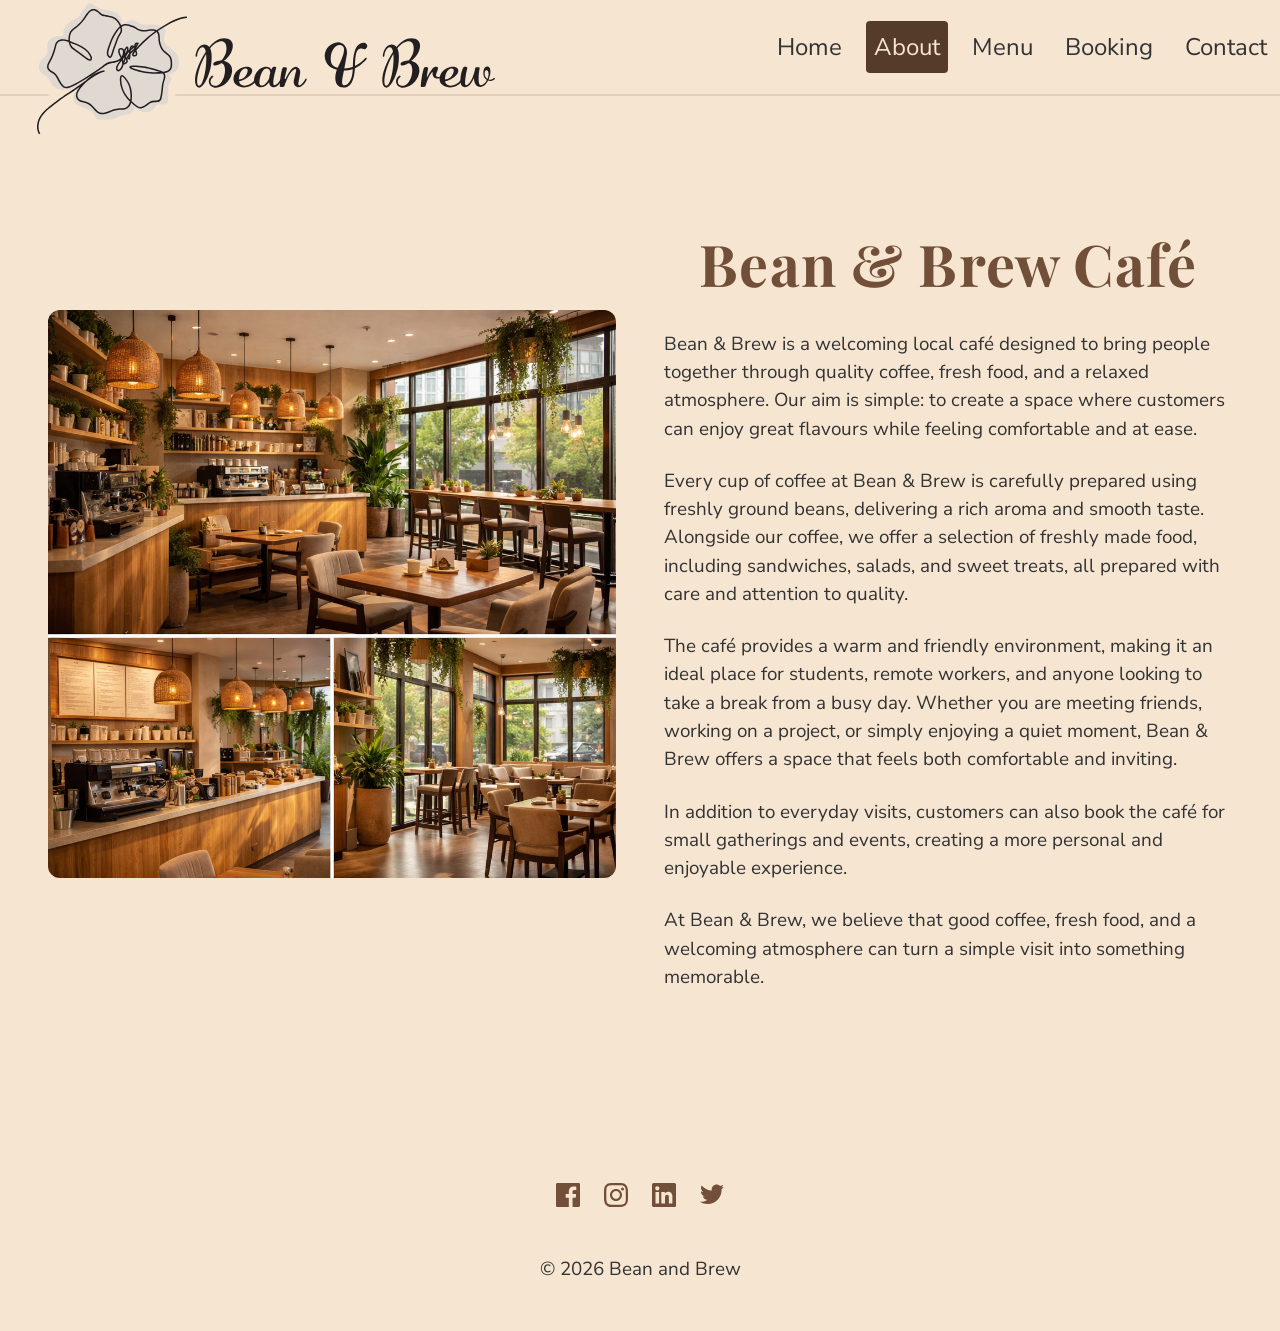
==== about.html @ 02b64c1b "Website for test" ====
<!DOCTYPE html>
<html lang="en">

	<head>
		<meta charset="UTF-8">
		<meta name="viewport" content="width=device-width, initial-scale=1">
		<title>Bean & Brew Café | Quality Coffee & Fresh Food in a Relaxed Setting</title>
		<meta name="description" content="Visit Bean & Brew Café for freshly ground coffee, artisan sandwiches, and a welcoming atmosphere. The perfect local spot for remote working or meeting friends.">

		<link href="./css/reset.css" rel="stylesheet">
		<link href="./css/tokens.css" rel="stylesheet">
		<link href="./css/base.css" rel="stylesheet">
		<link href="./css/pages/about.css" rel="stylesheet">
		<link href="./css/navbar.css" rel="stylesheet">
		<link href="./css/footer.css" rel="stylesheet">
	</head>

	<body>
		<div id="header"></div>
		<main>
			<div class="picture">
				<img src="assets/images/about.png" alt="Cafe interior from different angles">
			</div>
			<div class="about-wraper">
				<h1>
					Bean & Brew Café
				</h1>
				<p>
					Bean & Brew is a welcoming local café designed to bring people together through quality coffee, fresh
					food, and a relaxed atmosphere. Our aim is simple: to create a space where customers can enjoy great
					flavours while feeling comfortable and at ease.
				</p>
				<p>
					Every cup of coffee at Bean & Brew is carefully prepared using freshly ground beans, delivering a rich
					aroma and smooth taste. Alongside our coffee, we offer a selection of freshly made food, including
					sandwiches, salads, and sweet treats, all prepared with care and attention to quality.
				</p>
				<p>
					The café provides a warm and friendly environment, making it an ideal place for students, remote
					workers, and anyone looking to take a break from a busy day. Whether you are meeting friends, working on
					a project, or simply enjoying a quiet moment, Bean & Brew offers a space that feels both comfortable and
					inviting.
				</p>
				<p>
					In addition to everyday visits, customers can also book the café for small gatherings and events,
					creating a more personal and enjoyable experience.
				</p>
				<p>At Bean & Brew, we believe that good coffee, fresh food, and a welcoming atmosphere can turn a simple
					visit into something memorable.</p>
			</div>
		</main>

		<div id="footer"></div>
		<script type="module" src="./js/app.js"></script>
		<script type="module" src="./js/navbar.js"></script>
	</body>
</html>
---- css/tokens.css ----
/* ============================================ */
/* =================2- TOKENS =================== */
/* ============================================ */
/* дизайн-токены (цвета, шрифты, отступы) */
@font-face {
  font-family: 'Playfair Display Variable';
  src: url('/assets/fonts/PlayfairDisplay-Variable.woff2') format('woff2');
  font-weight: 400 900;
  font-style: normal;
  font-display: swap;
}

@font-face {
  font-family: 'Nunito Sans Variable';
  src: url('/assets/fonts/NunitoSans-Variable.woff2') format('woff2');
  font-weight: 200 1000;
  font-stretch: 75% 125%;
  font-style: normal;
  font-display: swap;
}

:root {
  /* --- 1. Colors --- */
  /* Raw color */
  /*#f5e6d3*/
  --color-bg-primary-hs: 34 63%;
  --color-bg-primary-l: 89%;

  /*#6f4e37*/
  --color-bg-secondary-hs: 25 34%;
  --color-bg-secondary-l: 33%;

  /*#6b8e23*/
  --color-accent-hs: 80 60%;
  --color-accent-l: 35%;

  /* Backgrounds*/
  /* 60% x 30% x 10% */
  --color-bg-primary: hsl(var(--color-bg-primary-hs) var(--color-bg-primary-l));
  --color-bg-secondary: hsl(
    var(--color-bg-secondary-hs) var(--color-bg-secondary-l)
  );
  --color-accent: hsl(var(--color-accent-hs) var(--color-accent-l));

  /* Surface/Cards */
  --color-bg-surface: hsl(var(--color-bg-primary-hs) 95%);

  /* Interactive */
  --color-accent-hover: hsl(var(--color-accent-hs) 45%);
  --color-accent-active: hsl(var(--color-accent-hs) 28%);

  --color-bg-secondary-hover: hsl(var(--color-bg-secondary-hs) 40%);
  --color-bg-secondary-active: hsl(var(--color-bg-secondary-hs) 25%);

  /* Typography */
  --color-text-main: hsl(0, 0%, 20%);
  --color-text-muted: hsl(0, 0%, 60%);
  --color-text-title: var(--color-bg-secondary);
  --color-text-on-dark: hsl(var(--color-bg-primary-hs) 98%);

  /* Borders & Dividers */
  --color-border: hsl(
    var(--color-bg-secondary-hs) var(--color-bg-secondary-l) / 0.15
  );

  /* --- Status Colors --- */
  --color-success: hsl(120, 39%, 49%);
  --color-warning: hsl(36, 100%, 50%);
  --color-error: hsl(4, 90%, 58%);
  --color-info: hsl(207, 90%, 54%);

  /* --- 2. Typography --- */

  --type-scale: 1.25;
  /* Резиновый коэффициент (на мобилках 1.15, на десктопе 1.25)  */
  --step-0: clamp(1rem, 0.738rem + 0.55vw, 1.25rem);
  /* Авто-расчет всех шагов */
  --step-1: calc(var(--step-0) * var(--type-scale));
  --step-2: calc(var(--step-1) * var(--type-scale));
  --step-3: calc(var(--step-2) * var(--type-scale));
  --step-4: calc(var(--step-3) * var(--type-scale));
  --step-5: calc(var(--step-4) * var(--type-scale));

  --font-family-title: 'Playfair Display Variable', serif;
  --font-family-base: 'Nunito Sans Variable', sans-serif;
  --font-size-base: var(--step-0);
}

@media (max-width: 768px) {
  :root {
    /* Уменьшаем только коэффициент. 
       Все шаги (1-5) пересчитаются автоматически! */
    --type-scale: 1.15;
  }
}

:root {
  --line-height-base: 1.5;
  --font-weight-regular: 400;
  --font-weight-medium: 500;
  --font-weight-bold: 700;

  --heading-font-weight: 700;
  --heading-line-height: 1.2;
  --heading-letter-spacing: 0.02em;

  /* --- 3. Spacing & Radii  --- */
  --gutter: clamp(1rem, 5vw, 3rem);
  --spacing-section: calc(var(--gutter) * 2);
  --spacing-section-lg: calc(var(--gutter) * 3);

  --spacing-1: 0.25rem; /* 4px  */
  --spacing-2: 0.5rem;  /* 8px  */
  --spacing-3: 0.75rem; /* 12px */
  --spacing-4: 1rem;    /* 16px (Base) */

  --spacing-6: 1.5rem;  /* 24px */
  --spacing-8: 2rem;    /* 32px */

  --spacing-10: 2.5rem; /* 40px */
  --spacing-12: 3rem;   /* 48px */
  --spacing-16: 4rem;   /* 64px */
  --spacing-20: 5rem;   /* 80px */
  --spacing-24: 6rem;   /* 96px */
  --spacing-32: 8rem;   /* 128px */

  --radius-sm: 0.25rem;
  --radius-md: 0.5rem;
  --radius-lg: 0.75rem;

  /* --- 4. Shadows & Transitio --- */
  --shadow-sm: 0 1px 2px hsla(var(--color-bg-secondary-hs) 10% / 0.1);
  --shadow-md: 0 4px 6px hsla(var(--color-bg-secondary-hs) 10% / 0.15);
  --shadow-lg: 0 10px 15px hsla(var(--color-bg-secondary-hs) 10% / 0.2);

  --transition-fast: 0.15s ease-in-out;
  --transition-base: 0.3s ease-in-out;
  --transition-slow: 0.5s ease-in-out;

  /* --- 5. Медиа-запросы / брейкпоинты --- */
  --breakpoint-xs: 320px;
  --breakpoint-sm: 576px;
  --breakpoint-md: 768px;
  --breakpoint-lg: 992px;
  --breakpoint-xl: 1200px;
  --breakpoint-xxl: 1600px;
}
---- css/base.css ----
/* ============================================ */
/* ================ BASE STYLES =============== */
/* ============================================ */

/* --- BODY --- */
body {
  font-family: var(--font-family-base);
  font-size: var(--font-size-base);
  line-height: var(--line-height-base);

  /* Включает автоматическую подстройку формы букв под размер шрифта */
  font-optical-sizing: auto;
  /* Стандартные улучшения отрисовки */
  -webkit-font-smoothing: antialiased;
  -moz-osx-font-smoothing: grayscale;

  min-height: 100svh;
  color: var(--color-text-main);
  background-color: var(--color-bg-primary);
  /* Плавная смена размера при ресайзе */
  transition: var(--transition-base);
}

/* --- TYPOGRAPHY --- */
h1,
h2,
h3,
h4,
h5,
h6 {
  font-family: var(--font-family-title);
  font-weight: var(--heading-font-weight);
  line-height: var(--heading-line-height);
  /* Если хотите чуть поджать заголовки (ось wdth), добавьте это: */
  font-stretch: 90%;
  letter-spacing: var(--heading-letter-spacing);
  text-wrap: balance;
  color: var(--color-text-title);
  /* для безопасности, уже сброшено в reset.css */
  margin: 0;
  transition: var(--transition-base);
}

h1 {
  font-size: var(--step-5);
}

h2 {
  font-size: var(--step-4);
}

h3 {
  font-size: var(--step-3);
}

h4 {
  font-size: var(--step-2);
}

h5 {
  font-size: var(--step-1);
}

h6 {
  font-size: var(--step-0);
  font-variation-settings: 'wght' 800;
}

/* --- PARAGRAPHS --- */
p {
  color: var(--color-text-main);
  margin: 0;
  /* сброс уже в reset.css */
  overflow-wrap: break-word;
}

p:where(:not([class]):not(:last-child)) {
  margin-bottom: var(--spacing-6);
}

/* --- LINKS --- */
a:not([class]) {
  color: var(--color-accent);
  text-decoration: underline;
  text-underline-offset: 0.2em;
}

a:not([class]):hover {
  text-decoration: none;
}

/* --- LISTS --- */
ul:not([class]),
ol:not([class]) {
  padding-left: 1.5em;
}

/* --- BUTTONS --- */
button {
  border-radius: var(--radius-md);
  font: inherit;
  padding: 0.5em 1em;
  cursor: pointer;
}

/* --- FORMS --- */
input,
textarea,
select {
  border: 1px solid var(--color-border);
  border-radius: var(--radius-md);
  padding: 0.5em 0.75em;
  font: inherit;
  color: var(--color-text-main);
  background-color: var(--color-bg-surface);
}

/* --- PLACEHOLDER --- */
::placeholder {
  color: var(--color-text-muted);
}

/* --- TABLES --- */
table {
  width: 100%;
}

th,
td {
  padding: 0.5em;
  text-align: left;
}

/* --- FOCUS & ACCESSIBILITY --- */
:focus-visible {
  outline: 2px solid var(--color-accent);
  outline-offset: 4px;
}

::selection {
  background-color: var(--color-accent);
  color: #000;
}

/* ================ Кнопки и интерактив ================ */
/* Минимальная область клика на мобильных устройствах */
@media (max-width: 768px) {
  button,
  a:where([class]),
  label {
    min-width: 44px;
    min-height: 44px;
    }
}
---- css/pages/about.css ----
/* * { */
/*   outline: 1px solid red; */
/* } */

body {
  display: flex;
  flex-direction: column;
  min-height: 100svh;
}

main {
  flex-grow: 1;

  display: flex;
  flex-wrap: wrap;
  flex-direction: row;
  justify-content: space-around;
  align-content: stretch;
  align-items: center;
  gap: var(--gutter);
  padding-block: var(--spacing-section);
  padding-inline: var(--gutter);
  width: min(1550px, 100vw);
  margin: 0 auto;
  /* to center main inside body */
}

#header,
#footer {
  flex-shrink: 0;
  /* Футер не будет сжиматься */
}

h1 {
  padding: var(--spacing-8);
  text-align: center;
}

.about-wraper {
  flex-grow: 1;
  flex-basis: 500px;
  justify-content: center;
}

.picture {
  flex-grow: 1;
  flex-basis: 500px;
  max-width: 780px;
  display: flex;
  justify-content: center;
}

.picture img {
  width: 100%;
  height: auto;
  object-fit: cover;
  /* Картинка не искажается */
  border-radius: var(--radius-lg);
}
---- css/navbar.css ----
/* NAVBAR */
.navbar {
    display: flex;
    justify-content: space-between;
    align-items: center;
    background: var(--color-bg-primary);
    border-bottom: 2px solid var(--color-border);
    padding: 0.3rem 0.3rem;
    margin-bottom: 0.3rem;
    height: 6rem;
    overflow: visible;
}

/* Ссылка-обертка вокруг логотипа */
.navbar a:has(.logo-img) {
    position: relative;
    z-index: 100;
    display: flex;
    transform: translateY(clamp(0.5rem, 2vw, 2rem)) translateX(2rem);
    transition: var(--transition-base);
}

/* Создаем круглую подложку под логотипом, которая "сотрет" бордер */
.navbar a:has(.logo-img)::before {
    content: '';
    position: absolute;
    top: 60%;
    left: 50%;
    transform: translate(-50%, -50%);
    width: 90%;
    /* Чуть шире логотипа */
    height: 35%;
    /* Чуть выше логотипа */
    background: var(--color-bg-primary);
    /* Цвет фона набара */
    border-radius: 50%;
    /* Делаем подложку круглой */
    z-index: -1;
    /* Уводим ПОД картинку, но она останется НАД бордером */
}
.navbar div{
    display: flex;
    gap:40px;
}
.logo-img {
    width: clamp(100px, 6vw + 80px, 150px);
    height: auto;
    display: block;
}
.logo-txt{
    width: clamp(12.5rem, 10.227rem + 11.36vw, 18.75rem);
    margin-top: 2rem;
}
/* Menu items */
.nav-menu {
    list-style: none;
    display: flex;
    gap: 1rem;
    margin: 0;
    padding: 0;
}

.nav-menu>li>a {
    display: block;
    padding: 0.5rem;
    color: var(--color-text-main);
    font-size: 1.5rem;
    text-decoration: none;
    border-radius: 4px;
    transition: var(--transition-base);
}

.nav-menu>li>a:hover {
    background: var(--color-bg-secondary-hover);
    color: var(--color-bg-primary);
}

.nav-menu li.active a {
    background: var(--color-bg-secondary-active);
    color: var(--color-bg-primary);
}

/* Mobile */
.nav-toggle {
    width: 120px;
    height: auto;
    display: none;
    background: none;
    fill: var(--color-bg-secondary);
    cursor: pointer;
}

/*Button Animation*/
.nav-toggle .line {
    transition:
        transform 300ms ease-in 300ms,
        rotate 300ms ease-in,
        opacity 300ms 300ms;
    transform-origin: center;
}

.nav-toggle[aria-expanded='true'] .line {
    transition:
        transform 300ms ease-in,
        rotate 300ms ease-in 300ms,
        opacity 300ms 300ms;
}

.nav-toggle[aria-expanded='true'] .top {
    transform: translateY(20px);
    rotate: 45deg;
}

.nav-toggle[aria-expanded='true'] .middle {
    opacity: 0;
}

.nav-toggle[aria-expanded='true'] .bottom {
    transform: translateY(-20px);
    rotate: -45deg;
}

@media (max-width: 992px) {
    .nav-toggle {
        display: block;
    }

    .nav-menu {
        position: absolute;
        top: 90px;
        right: 0;
        background: var(--color-bg-surface);
        flex-direction: column;
        width: 200px;
        padding: 1rem;
        display: none;
        z-index: 5;
    }

    .nav-menu.active {
        display: flex;
    }
}
---- css/footer.css ----
.site-footer {
  display: flex;
  background-color: var(--color-bg-primary);
  color: var(--color-text-main);

  padding-top: var(--spacing-section);
    padding-bottom: var(--gutter);
  padding-inline: var(--gutter);
  flex-direction: column;
  align-items: center;
  justify-content: center;
  gap: var(--gutter);
}

.social-link {
  display: flex;
  gap: var(--spacing-6);
}

.social-icon {
  display: inline-flex;
  align-items: center;
  justify-content: center;
  color: var(--color-bg-secondary);
  transition:
    transform var(--transition-base),
    opacity 0.3s ease;
}

.social-icon:hover {
  transform: translateY(-3px);
  /* Слегка приподнимает иконку */
  opacity: 0.7;
}
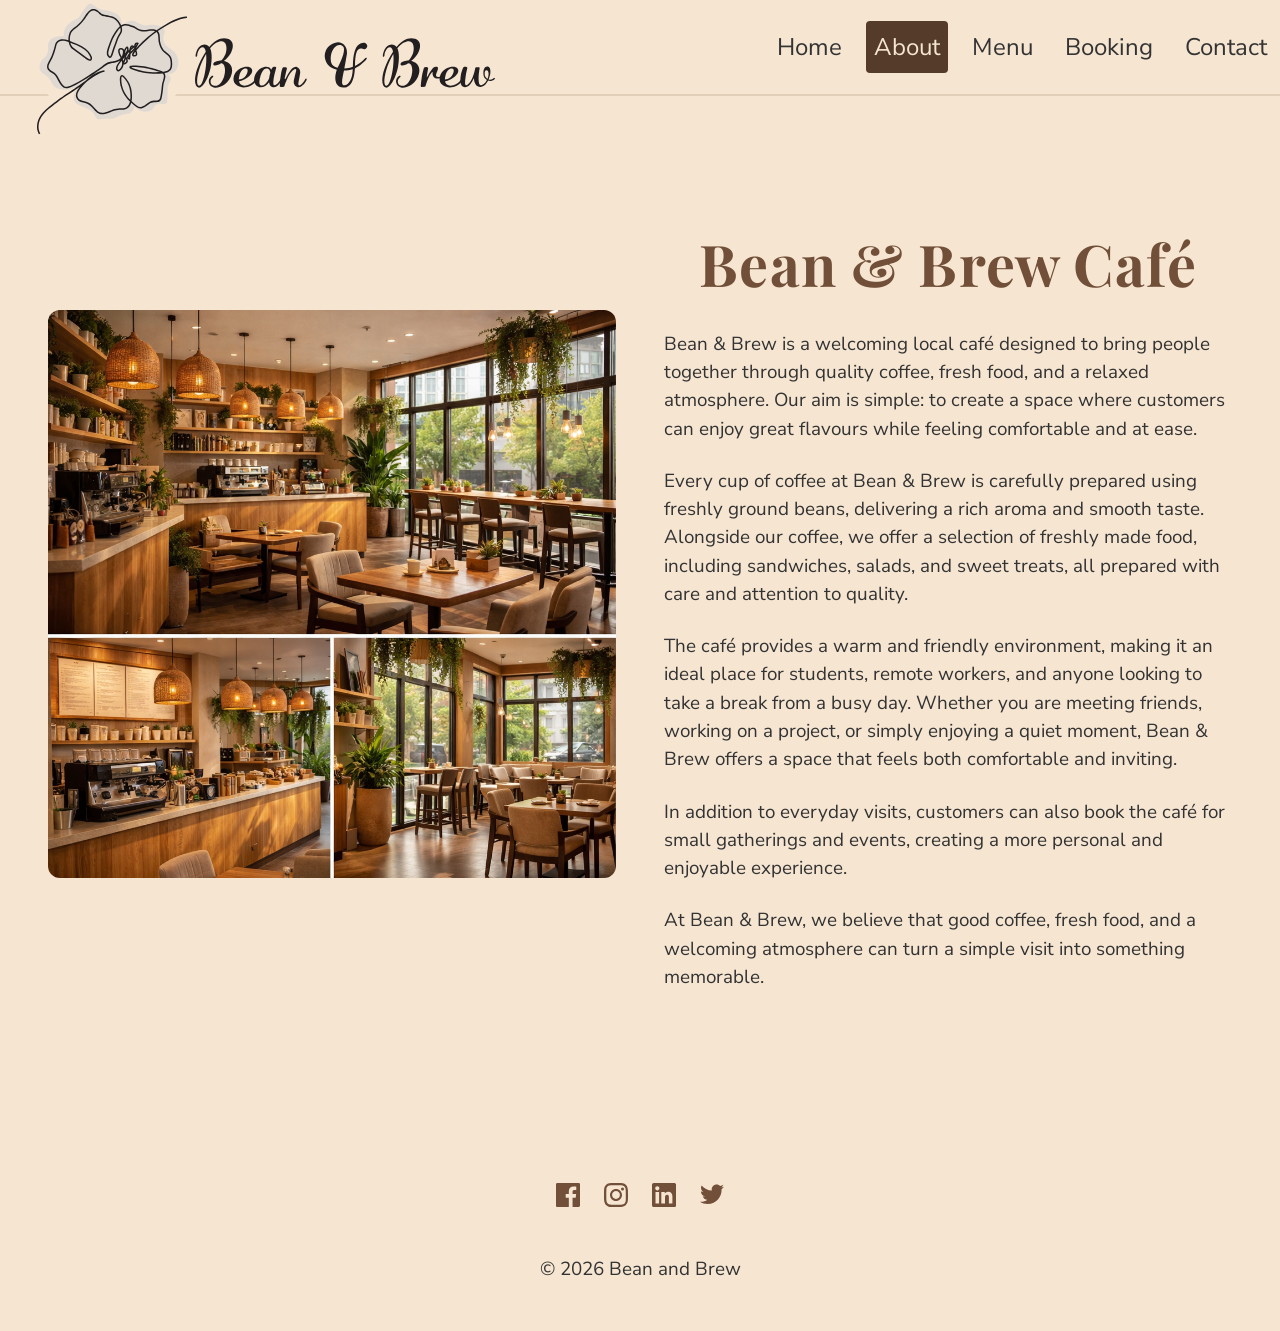
==== commit eedfe2e4: "Update links" ====
--- a/about.html
+++ b/about.html
@@ -7,12 +7,18 @@
 		<title>Bean & Brew Café | Quality Coffee & Fresh Food in a Relaxed Setting</title>
 		<meta name="description" content="Visit Bean & Brew Café for freshly ground coffee, artisan sandwiches, and a welcoming atmosphere. The perfect local spot for remote working or meeting friends.">
 
-		<link href="./css/reset.css" rel="stylesheet">
-		<link href="./css/tokens.css" rel="stylesheet">
-		<link href="./css/base.css" rel="stylesheet">
-		<link href="./css/pages/about.css" rel="stylesheet">
-		<link href="./css/navbar.css" rel="stylesheet">
-		<link href="./css/footer.css" rel="stylesheet">
+		<link rel="apple-touch-icon" sizes="180x180" href="assets/favicon/apple-touch-icon.png">
+		<link rel="icon" type="image/png" sizes="32x32" href="assets/favicon/favicon-32x32.png">
+		<link rel="icon" type="image/png" sizes="16x16" href="assets/favicon/favicon-16x16.png">
+		<link rel="icon" type="image/x-icon" href="assets/favicon/favicon.ico">
+		<link rel="manifest" href="assets/favicon/site.webmanifest">
+
+		<link href="css/reset.css" rel="stylesheet">
+		<link href="css/tokens.css" rel="stylesheet">
+		<link href="css/base.css" rel="stylesheet">
+		<link href="css/pages/about.css" rel="stylesheet">
+		<link href="css/navbar.css" rel="stylesheet">
+		<link href="css/footer.css" rel="stylesheet">
 	</head>
 
 	<body>
@@ -51,7 +57,7 @@
 		</main>
 
 		<div id="footer"></div>
-		<script type="module" src="./js/app.js"></script>
-		<script type="module" src="./js/navbar.js"></script>
+		<script type="module" src="js/app.js"></script>
+		<script type="module" src="js/navbar.js"></script>
 	</body>
 </html>
--- a/css/base.css
+++ b/css/base.css
@@ -150,5 +150,5 @@
   label {
     min-width: 44px;
     min-height: 44px;
-    }
+  }
 }
